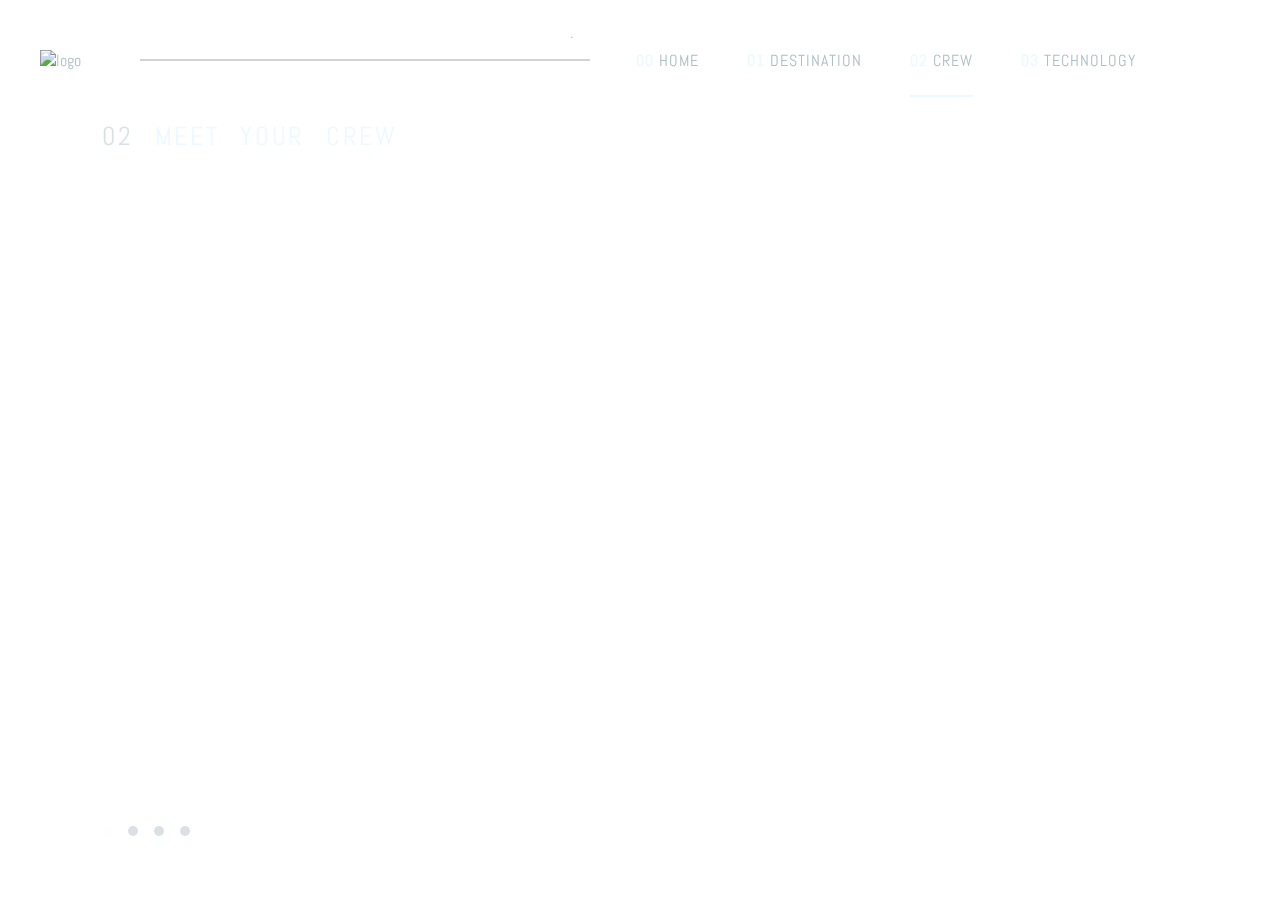
==== crews.html @ 6df27f67 "crew_section_added" ====
<!DOCTYPE html>
<html lang="en">
  <head>
    <meta charset="UTF-8" />
    <meta name="viewport" content="width=device-width, initial-scale=1.0" />

    <link
      rel="icon"
      type="image/png"
      sizes="32x32"
      href="resources/images/favicon-32x32.png"
    />

    <title>Frontend Mentor | Space tourism website</title>
    <link rel="stylesheet" href="resources/css/crews.css" />
    <link
      rel="stylesheet"
      href="https://cdnjs.cloudflare.com/ajax/libs/animate.css/4.1.1/animate.min.css"
    />
  </head>
  <body>
    <div class="nav">
      <div class="logo-wrapper">
        <img src="resources/images/icons/logo.svg" alt="logo" />
      </div>
      <div class="nav__line"></div>
      <ul class="nav-wrapper">
        <li>
          <a href="index.html"><span class="nav-wrapper__num">00</span> Home</a>
        </li>
        <li>
          <a href="destinations.html"
            ><span class="nav-wrapper__num">01</span> Destination</a
          >
        </li>
        <li>
          <a href="#"><span class="nav-wrapper__num">02</span> Crew</a>
        </li>
        <li>
          <a href="#"><span class="nav-wrapper__num">03</span> Technology</a>
        </li>
      </ul>
      <!-- navigation button--- -->
      <div class="nav-button" onclick="navigation()">
        <img
          src="resources/images/icons/icon-hamburger.svg"
          alt="navigation_button"
          class="button__open"
        />
        <img
          src="resources/images/icons/icon-close.svg"
          alt="navigation_button"
          class="button__close"
        />
      </div>
    </div>
    <div class="content-wrapper">
      <div class="content">
        <h3>02 <span> Meet your crew</span></h3>
        <h2 class="role"></h2>
        <h1></h1>
        <p class="content__bio"></p>
        <div class="dot-wrapper">
          <div
            class="dot"
            onclick="subPage(`crew`,`Douglas Hurley`); dotColorFunc(0)"
          ></div>
          <div
            class="dot"
            onclick="subPage(`crew`,`Mark Shuttleworth`); dotColorFunc(1)"
          ></div>
          <div
            class="dot"
            onclick="subPage(`crew`,`Victor Glover`); dotColorFunc(2)"
          ></div>
          <div
            class="dot"
            onclick="subPage(`crew`,`Anousheh Ansari`); dotColorFunc(3)"
          ></div>
        </div>
      </div>
      <div class="crew-member"></div>
    </div>

    <script src="resources/js/node.js"></script>
    <script src="resources/js/main.js"></script>
    <script src="resources/js/html_link.js"></script>
  </body>
</html>
---- resources/css/crews.css ----
@import url("https://fonts.googleapis.com/css2?family=Abel&family=Aboreto&family=Cinzel:wght@400;500;600;700;800&family=Viaoda+Libre&family=Vollkorn&display=swap");

/* font-family: 'Aboreto', cursive;
font-family: 'Cinzel', serif;
font-family: 'Viaoda Libre', cursive;
font-family: 'Vollkorn', serif; */

:root {
  font-size: 16px;

  --font-head1: "Vollkorn", serif;
  --font-head2: "Viaoda Libre", cursive;
  --font-head3: "Cinzel", serif;
  --font-univ: "Abel", sans-serif;
  --font-color: #adbec6;
  --font-color1: #adbec675;
  --font-color2: #ecf9ff;
  --font-color3: #fefefe;
  --btnhover-color: rgba(173, 190, 198, 0.308);
}
* {
  margin: 0;
  padding: 0;
  box-sizing: border-box;
}
html {
  width: 100vw;
  min-height: calc(100vw / 1.77);
}
body {
  background-image: url(images/crew_bg/background-crew-desktop.jpg);
  background-position: center;
  background-repeat: no-repeat;
  background-size: cover;
  background-attachment: fixed;
  height: 100%;
  font-family: var(--font-univ);
  font-weight: 200;
  color: var(--font-color);
  display: flex;
  flex-direction: column;
  justify-content: flex-end;
  overflow: hidden;
}
/*  NAVIGATION BAR ------------------------------------ */
.nav {
  position: fixed;
  width: 100%;
  height: 80px;
  top: 20px;
  padding: 40px;
  display: flex;
  align-items: center;
}
.logo-wrapper {
  width: 100px;
}
.nav__line {
  height: 1.5px;
  background-color: rgba(136, 136, 136, 0.374);
  width: 100%;
  flex: 1;
}
.nav-wrapper {
  flex: 0 0 570px;
  margin-right: 5rem;
  display: flex;
  align-items: center;
  justify-content: end;
}
/* ----- NAVIGATION BUTTON ----- */
.nav-button {
  display: none;
}
.nav-button .button__close {
  display: none;
}
.nav-wrapper::before {
  z-index: -1;
  position: absolute;
  content: ".";
  right: -2.5rem;
  height: 4.7rem;
  width: 750px;
  min-width: 58%;
  backdrop-filter: brightness(140%) blur(20px);
}
.nav-wrapper li {
  display: block;
}
.nav-wrapper__num {
  font-weight: 900;
  color: var(--font-color2);
}
.nav-wrapper li a {
  text-decoration: none;
  text-transform: uppercase;
  letter-spacing: 1px;
  color: inherit;
  margin: 1.5em 1.5em 0 1.5em;
  padding-bottom: 1.5em;
}
.nav-wrapper li a:hover {
  border-bottom: 2px solid var(--font-color);
}
.nav-wrapper li a:active,
body .nav-border {
  border-bottom: 2px solid var(--font-color2);
  color: var(--font-color2);
}
/*  CONTENT BLOCK AND EXPLORE BUTTON ------------------------------------ */
.content-wrapper {
  display: flex;
  margin-top: 100px;
  height: calc(100vh - 100px);
}
.content {
  flex: 0 1 45%;
  margin-right: 15%;
  padding: 0 0 5% 8%;
  height: calc(100% - 20px);
  margin-top: 20px;
  display: flex;
  flex-direction: column;
  justify-content: space-between;
  text-transform: uppercase;
}
.content h3 {
  margin-bottom: 15%;
  word-spacing: 0.5em;
  letter-spacing: 0.1em;
  color: var(--font-color1);
  font-weight: 500;
  font-size: clamp(24px, 2vw, 5rem);
}
.content h3 span {
  color: var(--font-color2);
}
.content .role {
  color: var(--font-color);
  font-family: var(--font-head3);
  font-size: clamp(24px, 2.4vw, 5.5rem);
  font-weight: 400;
}
.content h1 {
  font-family: var(--font-head3);
  font-weight: 400;
  color: var(--font-color2);
  font-size: clamp(30px, 4vw, 9rem);
}
.content__bio {
  margin-bottom: 15%;
  font-size: clamp(18px, 1.6vw, 4rem);
  text-transform: none;
  line-height: 1.6em;
}
.content-wrapper .crew-member {
  flex: 0 0 40%;
  height: calc(100% - 20px);
  margin-top: 20px;
}
.crew-member img {
  height: 100%;
  max-width: 100%;
  object-position: bottom;
  object-fit: contain;
}
.dot-wrapper {
  display: flex;
}
.dot {
  width: 10px;
  height: 10px;
  border-radius: 50%;
  margin-right: 1rem;
  background-color: var(--font-color1);
}
.dot:hover {
  background-color: var(--font-color);
}
.sticky-color {
  background-color: var(--font-color3) !important;
}

@media screen and (max-width: 1024px) {
  html,
  body {
    min-height: 900px;
    height: 100%;
  }
  body {
    background-image: url(images/crew_bg/background-crew-tablet.jpg);
    overflow: visible;
  }
  .nav__line {
    display: none;
  }
  .nav {
    justify-content: space-between;
  }
  .nav-wrapper {
    margin-right: 0;
  }
  .nav-wrapper::before {
    width: 640px;
  }
  .content-wrapper {
    flex-direction: column;
    align-items: center;
    justify-content: space-between;
    height: 93%;
  }
  .content {
    margin-right: 0;
    padding: 2%;
    width: 100%;
    align-items: center;
    text-align: center;
  }
  .content h3 {
    margin-bottom: 5%;
    align-self: flex-start;
    word-spacing: 0.3em;
  }
  .content h1 {
    font-size: clamp(40px, 5vw, 3rem);
  }
  .content__bio {
    margin-bottom: 5%;
    width: clamp(473px, 60vw, 35rem);
  }
  .content-wrapper .crew-member {
    width: 43%;
    display: flex;
    justify-content: center;
  }
}
@media screen and (max-width: 820px) {
  .nav__line {
    visibility: hidden;
  }
  .nav-wrapper {
    position: absolute;
    right: 0;
    top: -20px;
    height: 100vh;
    flex: 0 0 30%;
    padding: 8rem 5rem 0 1rem;
    flex-direction: column;
    align-items: flex-start;
    justify-content: flex-start;
    display: none;
  }
  .nav-block {
    display: flex;
  }
  /* ----- NAVIGATION BUTTON ----- */
  .nav-button {
    z-index: 2;
    display: grid;
    place-items: center;
  }
  .nav-wrapper::before {
    right: 0;
    top: 0;
    height: 100%;
    width: 100% !important;
    backdrop-filter: brightness(90%) blur(20px);
  }
  .nav-wrapper li {
    margin-bottom: 2rem;
  }
  .nav-wrapper li a:hover,
  .nav-wrapper li a:active,
  .nav-border {
    border-bottom: none !important;
    color: var(--font-color2) !important;
  }
  .content-wrapper .crew-member {
    width: 55%;
    display: flex;
    justify-content: center;
  }
}
@media screen and (max-width: 670px) {
  html,
  body {
    min-height: 900px;
    height: 100%;
  }
  /* .content-wrapper .crew-member {
    width: 60%;
  } */
}
@media screen and (max-width: 520px) {
  :root {
    font-size: 17px;
  }
  html,
  body {
    min-height: 650px;
    min-width: 340px;
  }
  html body {
    background-image: url(images/crew_bg/background-crew-mobile.jpg);
  }
  .content-wrapper {
    display: grid;
    grid-template-rows: 2;
    grid-template-columns: 1;
    grid-template-areas:
      "imag"
      "cont";
  }
  .content {
    grid-area: cont;
    display: flex;
  }
  .crew-member {
    grid-area: imag;
  }
}
@media screen and (max-width: 455px) {
}
@media screen and (max-width: 400px) {
}
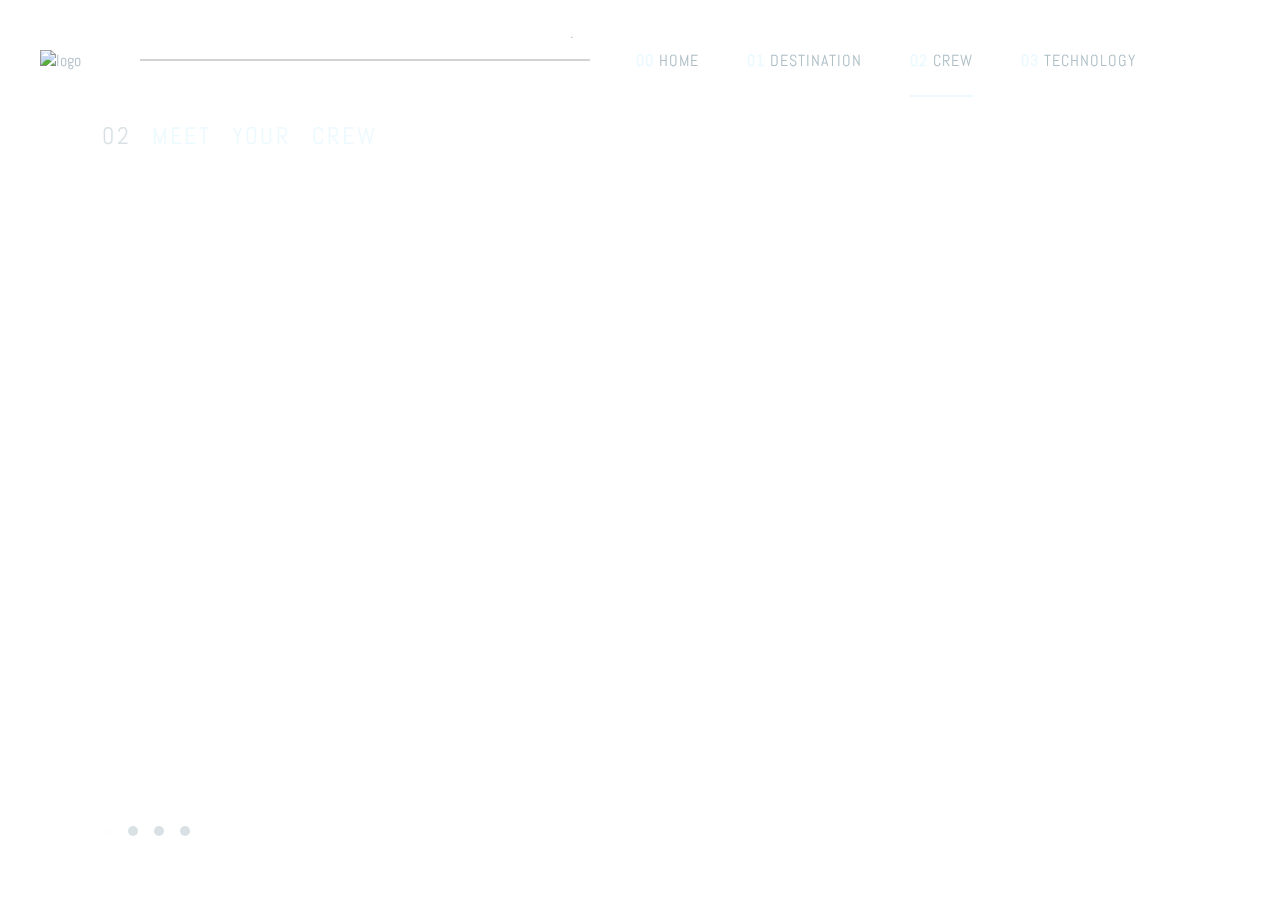
==== commit 65030d11: "crew_section designing" ====
--- a/crews.html
+++ b/crews.html
@@ -37,7 +37,7 @@
           <a href="#"><span class="nav-wrapper__num">02</span> Crew</a>
         </li>
         <li>
-          <a href="#"><span class="nav-wrapper__num">03</span> Technology</a>
+          <a href="technology.html"><span class="nav-wrapper__num">03</span> Technology</a>
         </li>
       </ul>
       <!-- navigation button--- -->
--- a/resources/css/crews.css
+++ b/resources/css/crews.css
@@ -131,7 +131,7 @@
   letter-spacing: 0.1em;
   color: var(--font-color1);
   font-weight: 500;
-  font-size: clamp(24px, 2vw, 5rem);
+  font-size: clamp(24px, 1.5vw, 3vh);
 }
 .content h3 span {
   color: var(--font-color2);
@@ -139,18 +139,18 @@
 .content .role {
   color: var(--font-color);
   font-family: var(--font-head3);
-  font-size: clamp(24px, 2.4vw, 5.5rem);
+  font-size: clamp(24px, 2.4vw, 4vh);
   font-weight: 400;
 }
 .content h1 {
   font-family: var(--font-head3);
   font-weight: 400;
   color: var(--font-color2);
-  font-size: clamp(30px, 4vw, 9rem);
+  font-size: clamp(30px, 4vw, 6vh);
 }
 .content__bio {
   margin-bottom: 15%;
-  font-size: clamp(18px, 1.6vw, 4rem);
+  font-size: clamp(18px, 1.6vw, 3vh);
   text-transform: none;
   line-height: 1.6em;
 }
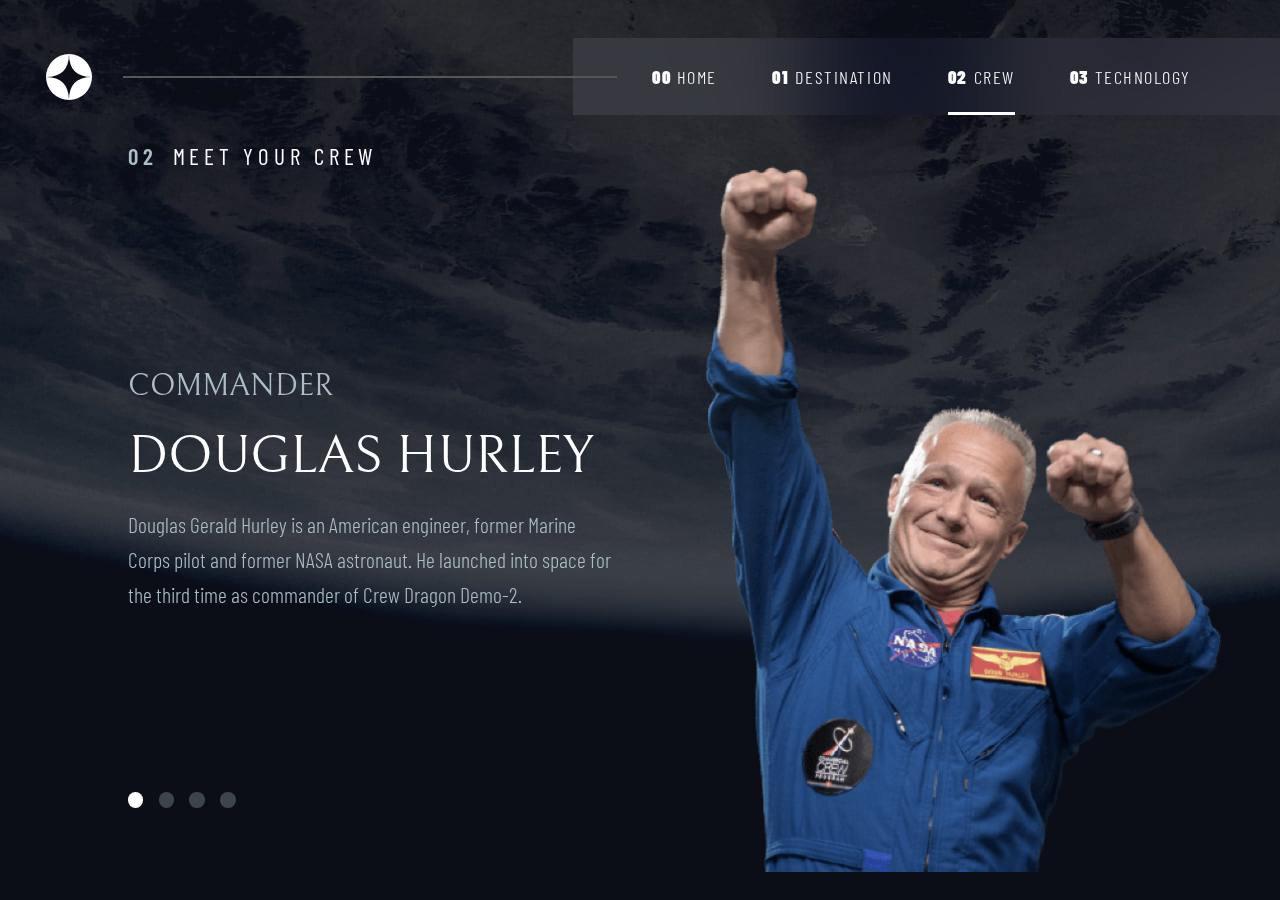
==== commit cf39c9a3: "changed class names" ====
--- a/crews.html
+++ b/crews.html
@@ -12,34 +12,39 @@
     />
 
     <title>Frontend Mentor | Space tourism website</title>
+    <link rel="stylesheet" href="resources/css/navigation.css" />
     <link rel="stylesheet" href="resources/css/crews.css" />
-    <link
-      rel="stylesheet"
-      href="https://cdnjs.cloudflare.com/ajax/libs/animate.css/4.1.1/animate.min.css"
-    />
   </head>
   <body>
-    <div class="nav">
+    <div class="navigation-bar">
       <div class="logo-wrapper">
         <img src="resources/images/icons/logo.svg" alt="logo" />
       </div>
       <div class="nav__line"></div>
-      <ul class="nav-wrapper">
-        <li>
-          <a href="index.html"><span class="nav-wrapper__num">00</span> Home</a>
-        </li>
-        <li>
-          <a href="destinations.html"
-            ><span class="nav-wrapper__num">01</span> Destination</a
-          >
-        </li>
-        <li>
-          <a href="#"><span class="nav-wrapper__num">02</span> Crew</a>
-        </li>
-        <li>
-          <a href="technology.html"><span class="nav-wrapper__num">03</span> Technology</a>
-        </li>
-      </ul>
+      <div class="nav-container">
+        <ul class="nav-container_ul">
+          <li>
+            <a href="index.html"
+              ><span class="nav-container-ul_span">00</span> Home</a
+            >
+          </li>
+          <li>
+            <a href="destinations.html"
+              ><span class="nav-container-ul_span">01</span> Destination</a
+            >
+          </li>
+          <li class="nav-border">
+            <a class="nav-border_a" href="#"
+              ><span class="nav-container-ul_span">02</span> Crew</a
+            >
+          </li>
+          <li>
+            <a href="technology.html"
+              ><span class="nav-container-ul_span">03</span> Technology</a
+            >
+          </li>
+        </ul>
+      </div>
       <!-- navigation button--- -->
       <div class="nav-button" onclick="navigation()">
         <img
@@ -54,12 +59,16 @@
         />
       </div>
     </div>
+
+    <h2 class="title_1"><span>02</span>Meet your crew</h2>
     <div class="content-wrapper">
       <div class="content">
-        <h3>02 <span> Meet your crew</span></h3>
-        <h2 class="role"></h2>
-        <h1></h1>
-        <p class="content__bio"></p>
+        <h2 class="title"><span>02</span>Meet your crew</h2>
+        <div class="content-main">
+          <h2 class="content-main_role"></h2>
+          <h1 class="content-main_heading"></h1>
+          <p class="content-main_bio"></p>
+        </div>
         <div class="dot-wrapper">
           <div
             class="dot"
--- a/resources/css/navigation.css
+++ b/resources/css/navigation.css
@@ -0,0 +1,198 @@
+@import url("https://fonts.googleapis.com/css2?family=Abel&family=Aboreto&family=Cinzel:wght@400;500;600;700;800&family=Viaoda+Libre&family=Vollkorn&display=swap");
+@import url("https://fonts.googleapis.com/css2?family=Barlow+Condensed:ital,wght@0,100;0,200;0,300;0,400;0,500;0,600;1,100;1,300&family=Bellefair&display=swap");
+:root {
+  font-size: clamp(14px, 1.2vw, 38px);
+
+  --subheading: hsl(231, 77%, 90%);
+  --font_color: hsl(0, 0%, 100%);
+  --font-color: #adbec6;
+  --backgroud: hsl(230, 35%, 7%);
+  --font_heading: "Bellefair", serif;
+  --barlow_condensed: "Barlow Condensed", sans-serif;
+  --btnhover-color: rgba(173, 190, 198, 0.308);
+
+  --font-univ: "Abel", sans-serif;
+}
+* {
+  margin: 0;
+  padding: 0;
+  box-sizing: border-box;
+}
+/*  NAVIGATION BAR ------------------------------------ */
+.navigation-bar {
+  flex-shrink: 0;
+  position: relative;
+  width: 100%;
+  height: 5rem;
+  padding-left: 3rem;
+  display: flex;
+  align-items: center;
+  justify-content: end;
+}
+.logo-wrapper {
+  width: 5rem;
+  height: 60%;
+  display: flex;
+  align-items: center;
+}
+.logo-wrapper img {
+  height: 100%;
+}
+.nav__line {
+  height: 0.1rem;
+  background-color: rgb(86, 86, 86);
+  flex: 1;
+}
+
+.nav-container_ul {
+  display: flex;
+  align-items: center;
+  justify-content: space-around;
+}
+/* ----- NAVIGATION BUTTON ----- */
+.nav-button {
+  display: none;
+}
+.nav-button .button__close {
+  display: none;
+}
+.nav-container_ul::before {
+  z-index: -1;
+  position: absolute;
+  content: ".";
+  font-size: 0;
+  height: 100%;
+  width: 46rem;
+  right: 0;
+  backdrop-filter: brightness(140%) blur(40px) contrast(1);
+}
+.nav-container_ul li {
+  display: block;
+}
+.nav-container-ul_span {
+  font-weight: 900;
+}
+.nav-container_ul li a {
+  text-decoration: none;
+  text-transform: uppercase;
+  letter-spacing: 0.1rem;
+  font-size: clamp(1.2rem, 1.4vw, 1.2rem);
+  color: inherit;
+  margin: 1.5em;
+  padding-bottom: clamp(1.5rem, 1.9vw, 1.67rem);
+}
+.nav-container_ul:first-child {
+  margin-left: 0.5rem;
+}
+.nav-container_ul:last-child {
+  margin-right: 4rem;
+}
+.nav-container_ul li a:hover {
+  border-bottom: 3px solid var(--font-color);
+}
+body .nav-border_a {
+  pointer-events: none;
+  border-bottom: 3px solid var(--font_color);
+}
+
+@media screen and (max-width: 1024px) {
+  :root {
+    font-size: clamp(14px, 1.5vw, 18px);
+  }
+  .nav__line {
+    display: none;
+  }
+  .navigation-bar {
+    height: 7rem;
+    justify-content: space-between;
+  }
+  .nav-container_ul li a {
+    padding-bottom: clamp(2.5rem, 1.9vw, 2.65rem);
+  }
+  .nav-container_ul::before {
+    width: 43rem;
+  }
+  .nav-container_ul:last-child {
+    margin-right: 3rem;
+  }
+}
+@media screen and (max-width: 820px) {
+  body {
+    position: relative;
+  }
+  .navigation-bar {
+    position: static;
+    padding-right: 3rem;
+    margin-top: 2rem;
+  }
+  .nav-container_ul {
+    align-items: start;
+    margin: 0 !important ;
+    position: absolute;
+    top: 0;
+    right: 0;
+    height: 100%;
+    width: 50%;
+    flex-direction: column;
+    justify-content: start;
+    display: none;
+  }
+  .nav-container_ul::before {
+    z-index: 0;
+    top: 0;
+    width: 110%;
+  }
+  .nav-container_ul li {
+    z-index: 1;
+    font-size: clamp(1.3rem, 4.2vw, 1.2rem);
+    width: 98%;
+    margin: 1rem 0;
+    padding: 1rem 0;
+  }
+  .nav-container_ul:first-child {
+    padding-top: 8rem;
+  }
+  body .nav-border_a {
+    border-bottom: none;
+  }
+  .nav-container_ul li a:hover,
+  .nav-container_ul li a:active .nav-border_a {
+    border-bottom: none !important;
+    color: var(--font-color2) !important;
+  }
+  /* adding border to li element */
+  .nav-border {
+    pointer-events: none;
+    border-right: 4px solid var(--font_color);
+  }
+  .nav-container_ul li:hover {
+    border-right: 4px solid var(--font-color);
+  }
+  .nav-block {
+    display: flex;
+  }
+  /* ----- NAVIGATION BUTTON ----- */
+  .nav-button {
+    z-index: 2;
+    display: grid;
+    place-items: center;
+  }
+}
+
+@media screen and (max-width: 520px) {
+  :root {
+    font-size: clamp(14px, 1.5vw, 18px);
+  }
+  .navigation-bar {
+    margin-top: 1rem;
+  }
+  .logo-wrapper {
+    height: 50%;
+  }
+  .nav-container_ul {
+    width: 60%;
+  }
+  .nav-container_ul::before {
+    width: 102%;
+  }
+}
--- a/resources/css/crews.css
+++ b/resources/css/crews.css
@@ -1,323 +1,225 @@
-@import url("https://fonts.googleapis.com/css2?family=Abel&family=Aboreto&family=Cinzel:wght@400;500;600;700;800&family=Viaoda+Libre&family=Vollkorn&display=swap");
-
-/* font-family: 'Aboreto', cursive;
-font-family: 'Cinzel', serif;
-font-family: 'Viaoda Libre', cursive;
-font-family: 'Vollkorn', serif; */
-
-:root {
-  font-size: 16px;
-
-  --font-head1: "Vollkorn", serif;
-  --font-head2: "Viaoda Libre", cursive;
-  --font-head3: "Cinzel", serif;
-  --font-univ: "Abel", sans-serif;
-  --font-color: #adbec6;
-  --font-color1: #adbec675;
-  --font-color2: #ecf9ff;
-  --font-color3: #fefefe;
-  --btnhover-color: rgba(173, 190, 198, 0.308);
-}
-* {
-  margin: 0;
-  padding: 0;
-  box-sizing: border-box;
-}
 html {
-  width: 100vw;
-  min-height: calc(100vw / 1.77);
+  min-height: 100vh;
+  min-width: 350px;
+  display: flex;
+  padding-top: 3%;
 }
 body {
   background-image: url(images/crew_bg/background-crew-desktop.jpg);
   background-position: center;
   background-repeat: no-repeat;
   background-size: cover;
-  background-attachment: fixed;
-  height: 100%;
-  font-family: var(--font-univ);
-  font-weight: 200;
-  color: var(--font-color);
+  width: 100%;
+  font-family: var(--barlow_condensed);
+  font-weight: 300;
+  color: var(--font_color);
   display: flex;
   flex-direction: column;
-  justify-content: flex-end;
-  overflow: hidden;
-}
-/*  NAVIGATION BAR ------------------------------------ */
-.nav {
-  position: fixed;
-  width: 100%;
-  height: 80px;
-  top: 20px;
-  padding: 40px;
-  display: flex;
-  align-items: center;
-}
-.logo-wrapper {
-  width: 100px;
-}
-.nav__line {
-  height: 1.5px;
-  background-color: rgba(136, 136, 136, 0.374);
-  width: 100%;
-  flex: 1;
-}
-.nav-wrapper {
-  flex: 0 0 570px;
-  margin-right: 5rem;
-  display: flex;
-  align-items: center;
-  justify-content: end;
-}
-/* ----- NAVIGATION BUTTON ----- */
-.nav-button {
-  display: none;
-}
-.nav-button .button__close {
-  display: none;
-}
-.nav-wrapper::before {
-  z-index: -1;
-  position: absolute;
-  content: ".";
-  right: -2.5rem;
-  height: 4.7rem;
-  width: 750px;
-  min-width: 58%;
-  backdrop-filter: brightness(140%) blur(20px);
-}
-.nav-wrapper li {
-  display: block;
-}
-.nav-wrapper__num {
-  font-weight: 900;
-  color: var(--font-color2);
-}
-.nav-wrapper li a {
-  text-decoration: none;
-  text-transform: uppercase;
-  letter-spacing: 1px;
-  color: inherit;
-  margin: 1.5em 1.5em 0 1.5em;
-  padding-bottom: 1.5em;
-}
-.nav-wrapper li a:hover {
-  border-bottom: 2px solid var(--font-color);
-}
-.nav-wrapper li a:active,
-body .nav-border {
-  border-bottom: 2px solid var(--font-color2);
-  color: var(--font-color2);
+  justify-content: space-between;
 }
 /*  CONTENT BLOCK AND EXPLORE BUTTON ------------------------------------ */
 .content-wrapper {
-  display: flex;
-  margin-top: 100px;
-  height: calc(100vh - 100px);
+  margin-left: 10%;
+  display: flex;
+  flex: 2;
+  justify-content: space-between;
 }
 .content {
-  flex: 0 1 45%;
-  margin-right: 15%;
-  padding: 0 0 5% 8%;
-  height: calc(100% - 20px);
-  margin-top: 20px;
   display: flex;
   flex-direction: column;
   justify-content: space-between;
+  flex: 1;
+  padding-bottom: 8%;
+}
+.title_1,
+.title,
+.content-main_role,
+.content-main_heading {
   text-transform: uppercase;
 }
-.content h3 {
-  margin-bottom: 15%;
-  word-spacing: 0.5em;
-  letter-spacing: 0.1em;
-  color: var(--font-color1);
-  font-weight: 500;
-  font-size: clamp(24px, 1.5vw, 3vh);
-}
-.content h3 span {
-  color: var(--font-color2);
-}
-.content .role {
+.title_1,
+.title {
+  margin: 2% 0 0 0;
+  letter-spacing: 4.75px;
+  font-weight: 400;
+  height: 4rem;
+  flex-shrink: 0;
+  display: flex;
+  align-items: center;
+}
+.title_1 {
+  display: none;
+  margin: 2% 0;
+}
+.title_1 span,
+.title span {
   color: var(--font-color);
-  font-family: var(--font-head3);
-  font-size: clamp(24px, 2.4vw, 4vh);
+  font-weight: 600;
+  letter-spacing: 0.2em;
+  margin-right: 1rem;
+}
+.content-main {
+  display: flex;
+  flex-direction: column;
+  flex: 1;
+  justify-content: center;
+}
+.content-main_role {
+  color: var(--font-color);
+  font-family: var(--font_heading);
+  font-size: clamp(1.7rem, 3vw, 2rem);
   font-weight: 400;
 }
-.content h1 {
-  font-family: var(--font-head3);
+.content-main_heading {
+  margin: 4% 0;
+  font-family: var(--font_heading);
   font-weight: 400;
-  color: var(--font-color2);
-  font-size: clamp(30px, 4vw, 6vh);
-}
-.content__bio {
-  margin-bottom: 15%;
-  font-size: clamp(18px, 1.6vw, 3vh);
-  text-transform: none;
+  font-size: clamp(3.5rem, 4vw, 5rem);
+}
+.content-main_bio {
+  padding-right: 5%;
+  color: var(--font-color);
   line-height: 1.6em;
-}
-.content-wrapper .crew-member {
-  flex: 0 0 40%;
-  height: calc(100% - 20px);
-  margin-top: 20px;
+  font-size: clamp(1.4rem, 1.7vw, 5rem);
+}
+.crew-member {
+  display: flex;
+  align-items: end;
+  justify-content: center;
+  flex: 1;
+  padding: 2% 5% 0 5%;
+  max-width: 100%;
 }
 .crew-member img {
   height: 100%;
+  max-height: 100%;
   max-width: 100%;
-  object-position: bottom;
   object-fit: contain;
 }
 .dot-wrapper {
   display: flex;
 }
 .dot {
-  width: 10px;
-  height: 10px;
+  width: 1rem;
+  height: 1rem;
   border-radius: 50%;
   margin-right: 1rem;
-  background-color: var(--font-color1);
+  background-color: var(--btnhover-color);
 }
 .dot:hover {
   background-color: var(--font-color);
 }
 .sticky-color {
-  background-color: var(--font-color3) !important;
+  background-color: var(--font_color) !important;
 }
 
 @media screen and (max-width: 1024px) {
-  html,
-  body {
-    min-height: 900px;
-    height: 100%;
+  html {
+    min-height: 100%;
+    height: auto;
+    padding-top: 0;
   }
   body {
     background-image: url(images/crew_bg/background-crew-tablet.jpg);
-    overflow: visible;
-  }
-  .nav__line {
-    display: none;
-  }
-  .nav {
+  }
+  .content-wrapper {
+    flex: 2;
     justify-content: space-between;
-  }
-  .nav-wrapper {
-    margin-right: 0;
-  }
-  .nav-wrapper::before {
-    width: 640px;
-  }
-  .content-wrapper {
+    margin: 0 5%;
     flex-direction: column;
     align-items: center;
-    justify-content: space-between;
-    height: 93%;
   }
   .content {
-    margin-right: 0;
-    padding: 2%;
-    width: 100%;
+    padding-bottom: 8%;
+  }
+  .content-main {
     align-items: center;
+    margin-top: 5%;
+  }
+  .content-main_heading {
+    margin: 2% 0;
+  }
+  .content-main_bio {
+    padding: 0;
+    width: 60%;
     text-align: center;
   }
-  .content h3 {
-    margin-bottom: 5%;
-    align-self: flex-start;
-    word-spacing: 0.3em;
-  }
-  .content h1 {
-    font-size: clamp(40px, 5vw, 3rem);
-  }
-  .content__bio {
-    margin-bottom: 5%;
-    width: clamp(473px, 60vw, 35rem);
-  }
-  .content-wrapper .crew-member {
-    width: 43%;
+  .dot-wrapper {
+    justify-content: center;
+    margin-top: 5%;
+  }
+  .crew-member {
+    width: 60%;
+    flex: 0;
+  }
+}
+@media screen and (max-width: 820px) {
+  .content-main_heading {
+    font-size: clamp(2.5rem, 6vw, 3.5rem);
+    text-align: center;
+  }
+  .content-main_role {
+    font-size: clamp(1.3rem, 4vw, 1.7rem);
+  }
+  .content-main_bio {
+    width: 70%;
+  }
+}
+@media screen and (max-width: 670px) {
+  .content-main_bio {
+    width: 80%;
+  }
+}
+@media screen and (max-width: 520px) {
+  body {
+    background-image: url(images/crew_bg/background-crew-mobile.jpg);
+  }
+  .content-main_heading {
+    margin: 4% 0;
+  }
+  .crew-member {
+    width: 70%;
+    order: 1;
+  }
+  .crew-member img {
+    z-index: -2;
+  }
+  .crew-member::after {
+    z-index: -1;
+    position: absolute;
+    content: ".";
+    width: 80%;
+    height: 0.1rem;
+    background-color: var(--btnhover-color);
+  }
+  .content {
+    order: 2;
+  }
+  .content-main {
+    order: 3;
+    margin: 0;
+  }
+  .title {
+    display: none;
+  }
+  .title_1 {
     display: flex;
     justify-content: center;
   }
-}
-@media screen and (max-width: 820px) {
-  .nav__line {
-    visibility: hidden;
-  }
-  .nav-wrapper {
-    position: absolute;
-    right: 0;
-    top: -20px;
-    height: 100vh;
-    flex: 0 0 30%;
-    padding: 8rem 5rem 0 1rem;
-    flex-direction: column;
-    align-items: flex-start;
-    justify-content: flex-start;
-    display: none;
-  }
-  .nav-block {
-    display: flex;
-  }
-  /* ----- NAVIGATION BUTTON ----- */
-  .nav-button {
-    z-index: 2;
-    display: grid;
-    place-items: center;
-  }
-  .nav-wrapper::before {
-    right: 0;
-    top: 0;
-    height: 100%;
-    width: 100% !important;
-    backdrop-filter: brightness(90%) blur(20px);
-  }
-  .nav-wrapper li {
-    margin-bottom: 2rem;
-  }
-  .nav-wrapper li a:hover,
-  .nav-wrapper li a:active,
-  .nav-border {
-    border-bottom: none !important;
-    color: var(--font-color2) !important;
-  }
-  .content-wrapper .crew-member {
-    width: 55%;
-    display: flex;
-    justify-content: center;
-  }
-}
-@media screen and (max-width: 670px) {
-  html,
-  body {
-    min-height: 900px;
-    height: 100%;
-  }
-  /* .content-wrapper .crew-member {
-    width: 60%;
-  } */
-}
-@media screen and (max-width: 520px) {
-  :root {
-    font-size: 17px;
-  }
-  html,
-  body {
-    min-height: 650px;
-    min-width: 340px;
-  }
-  html body {
-    background-image: url(images/crew_bg/background-crew-mobile.jpg);
-  }
-  .content-wrapper {
-    display: grid;
-    grid-template-rows: 2;
-    grid-template-columns: 1;
-    grid-template-areas:
-      "imag"
-      "cont";
-  }
-  .content {
-    grid-area: cont;
-    display: flex;
-  }
-  .crew-member {
-    grid-area: imag;
+  .content-main_heading {
+    font-size: clamp(2rem, 6vw, 2.5rem);
+  }
+  .content-main_bio {
+    width: 90%;
+    font-size: clamp(1.2rem, 1.7vw, 1.4rem);
+  }
+  .dot-wrapper {
+    order: 1;
+    margin: 10% 0 5% 0;
+  }
+  .dot {
+    height: 0.8rem;
+    width: 0.8rem;
   }
 }
 @media screen and (max-width: 455px) {
